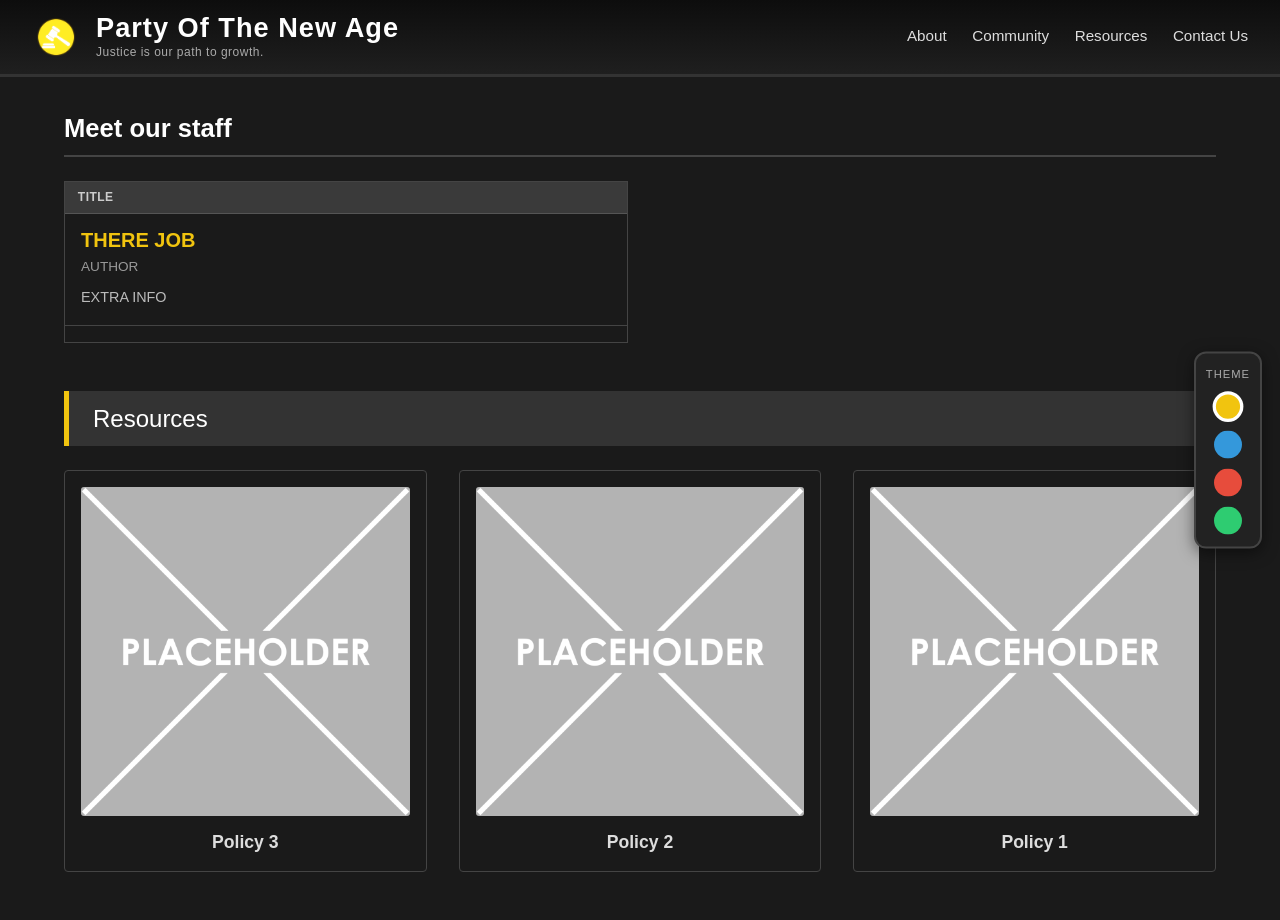
==== index.html @ bc940ad9 "Update index.html" ====
<!DOCTYPE html>
<head>
    <meta charset="UTF-8">
    <meta name="viewport" content="width=device-width, initial-scale=1.0">
    <link rel="stylesheet" href="style.css">
    <title>Party Of The New Age</title>
</head>

<body class="theme-yellow">

    <!-- Theme Switcher (fixed on the right) -->
    <div class="theme-switcher">
        <p>Theme</p>
        <button class="theme-btn active" data-theme="yellow" style="background:#f1c40f;" title="Yellow"></button>
        <button class="theme-btn" data-theme="blue" style="background:#3498db;" title="Blue"></button>
        <button class="theme-btn" data-theme="red" style="background:#e74c3c;" title="Red"></button>
        <button class="theme-btn" data-theme="green" style="background:#2ecc71;" title="Green"></button>
    </div>

    <!-- Top Header -->
    <header class="top-header">
        <div class="logo-area">
            <img src="images/Logo.png" alt="Nerdify Logo" class="logo-img">
            <div class="logo-text">
                <h1>Party Of The New Age</h1>
                <p>Justice is our path to growth.
            </div>
        </div>

        <nav class="main-nav">
            <a href="goober.html">About</a>
            <a href="goober.html">Community</a>
            <a href="goober.html">Resources</a>
            <a href="goober.html">Contact Us</a>
        </nav>
    </header>


    <!-- Features Section -->
    <section class="features">
        <div class="section-header">
            <h2>Meet our staff</h2>
            <span class="info"</span>
        </div>

        <div class="feature-grid">

            <!-- Feature Card 1 -->
            <a href="feature1.html" class="feature-card-link">
                <div class="feature-card">
                    <div class="feature-label">TITLE</div>
                    <h3 class="feature-title">THERE JOB</h3>
                    <p class="feature-author">AUTHOR</p>
                    <p class="feature-desc">EXTRA INFO</p>
                    <div class="feature-footer"></div>
                </div>
            </a>

        </div>
    </section>

    <!-- Resources Section -->
    <section class="topic">
        <div class="topic-title">
            <h1>Resources</h1>
        </div>
        <div class="topic-content">

            <a href="goober.html" class="topic-card-link">
                <div class="topic-card">
                    <img src="images/placeholder-1024x1024.png" alt="Resource 1">
                    <h2 class="topic-card-text">Policy 3</h2>
                </div>
            </a>

            <a href="goober.html" class="topic-card-link">
                <div class="topic-card">
                    <img src="images/placeholder-1024x1024.png" alt="Resource 2">
                    <h2 class="topic-card-text">Policy 2</h2>
                </div>
            </a>

            <a href="v.html" class="topic-card-link">
                <div class="topic-card">
                    <img src="images/placeholder-1024x1024.png" alt="Nerdify Vault">
                    <h2 class="topic-card-text">Policy 1</h2>
                </div>
            </a>

        </div>
    </section>

   
    

</body>
</html>
---- style.css ----
/* ========== CSS VARIABLES (themes) ========== */
:root {
    --accent: #c10000;          /* yellow default */
    --accent-dark: #c10000be; 
    --bg: #1a1a1a;
    --card-bg: ;
    --header-bg: #111;
}

body.theme-yellow {
    --accent: #f1c40f;
    --accent-dark: #d4ac0d;
}

body.theme-blue {
    --accent: #3498db;
    --accent-dark: #2980b9;
}

body.theme-red {
    --accent: #FF0000;
    --accent-dark: #8B0000;
}

body.theme-green {
    --accent: #2ecc71;
    --accent-dark: #27ae60;
}

/* ========== RESET ========== */
* {
    margin: 0;
    padding: 0;
    box-sizing: border-box;
}

body, html {
    font-family: Arial, Helvetica, sans-serif;
    background-color: var(--bg);
    color: #e0e0e0;
    line-height: 1.5;
}

img {
    width: 100%;
    display: block;
}

a {
    color: var(--accent);
    text-decoration: none;
}

a:hover {
    text-decoration: underline;
}

/* ========== THEME SWITCHER ========== */
.theme-switcher {
    position: fixed;
    right: 18px;
    top: 50%;
    transform: translateY(-50%);
    background: #222;
    border: 2px solid #444;
    border-radius: 12px;
    padding: 12px 10px;
    display: flex;
    flex-direction: column;
    align-items: center;
    gap: 10px;
    z-index: 1000;
    box-shadow: 0 4px 15px rgba(0,0,0,0.5);
}

.theme-switcher p {
    font-size: 0.7rem;
    color: #aaa;
    letter-spacing: 1px;
    text-transform: uppercase;
}

.theme-btn {
    width: 28px;
    height: 28px;
    border-radius: 50%;
    border: 3px solid transparent;
    cursor: pointer;
    transition: transform 0.15s, border-color 0.15s;
}

.theme-btn:hover {
    transform: scale(1.15);
}

.theme-btn.active {
    border-color: white;
    transform: scale(1.1);
}

/* ========== TOP HEADER ========== */
.top-header {
    background: linear-gradient(to bottom, #0d0d0d, #1f1f1f);
    padding: 1rem 2rem;
    display: flex;
    justify-content: space-between;
    align-items: center;
    border-bottom: 3px solid #333;
}

/* ========== TOP HEADER ========== */
.top-header {
    background: linear-gradient(to bottom, #0d0d0d, #1f1f1f);
    padding: 0.8rem 2rem;
    display: flex;
    justify-content: space-between;
    align-items: center;
    border-bottom: 3px solid #333;
    gap: 2rem;
}

/* Logo */
.logo-area {
    display: flex;
    align-items: center;
    gap: 1rem;
    flex-shrink: 0;
}

.logo-img {
    height: 48px;
    width: auto;
    max-width: 48px;
    display: block;
    object-fit: contain;
}

.logo-text h1 {
    font-size: 1.7rem;
    color: #fff;
    letter-spacing: 1px;
    margin: 0;
    line-height: 1.1;
}

.logo-text p {
    font-size: 0.75rem;
    color: #aaa;
    margin: 0;
    letter-spacing: 0.5px;
}

/* Navigation */
.main-nav {
    display: flex;
    gap: 1.8rem;
    flex-wrap: nowrap;
}

.main-nav a {
    color: #ddd;
    font-size: 0.95rem;
    font-weight: 500;
    white-space: nowrap;
    text-decoration: none;
}

.main-nav a:hover {
    color: var(--accent);
}

.main-nav {
    display: flex;
    gap: 1.6rem;
}

.main-nav a {
    color: #ddd;
    font-size: 0.95rem;
    font-weight: 500;
}

.main-nav a:hover {
    color: var(--accent);
}

/* ========== CLASSIFIED BANNER ========== */
.classified-banner {
    display: flex;
    gap: 2rem;
    padding: 2rem;
    background: #222;
    border-bottom: 1px solid #333;
    max-width: 1200px;
    margin: 0 auto;
}

/* ========== CLASSIFIED BOX ========== */
.classified-box {
    flex: 2;
    background-color: #d0d0d0;
    background-image: url('images/pain.png');
    background-size: 370px auto;
    background-repeat: no-repeat;
    background-position: center center;
    padding: 1.5rem 2rem;
    text-align: center;
    border: 4px solid #111;
    min-height: 220px;
    display: flex;
    flex-direction: column;
    justify-content: center;
}

.classified-box .warning {
    font-size: 0.75rem;
    letter-spacing: 1px;
    font-weight: bold;
    color: var(--accent);

    /* thicker black outline */
    text-shadow:
        -2px -2px 0 #000,
         2px -2px 0 #000,
        -2px  2px 0 #000,
         2px  2px 0 #000,
        -2px  0   0 #000,
         2px  0   0 #000,
         0   -2px 0 #000,
         0    2px 0 #000;
}

.classified-box .classified {
    font-size: 3.2rem;
    letter-spacing: 8px;
    margin: 0.3rem 0;
    font-weight: 900;
    color: var(--accent);

    /* thicker black outline */
    text-shadow:
        -2px -2px 0 #000,
         2px -2px 0 #000,
        -2px  2px 0 #000,
         2px  2px 0 #000,
        -2px  0   0 #000,
         2px  0   0 #000,
         0   -2px 0 #000,
         0    2px 0 #000;
}

.get-started {
    flex: 1;
    background: #2a2a2a;
    padding: 1.5rem;
    border: 1px solid #444;
}

.get-started h3 {
    color: #fff;
    margin-bottom: 0.5rem;
    font-size: 1.1rem;
}

.get-started p {
    font-size: 0.9rem;
    margin-bottom: 1.2rem;
    color: #ccc;
}

/* ========== FEATURES SECTION ========== */
.features {
    max-width: 1200px;
    margin: 2rem auto;
    padding: 0 1.5rem;
}

.section-header {
    display: flex;
    justify-content: space-between;
    align-items: center;
    border-bottom: 2px solid #444;
    padding-bottom: 0.5rem;
    margin-bottom: 1.5rem;
}

.section-header h2 {
    font-size: 1.6rem;
    color: #fff;
}

.section-header .info {
    font-size: 0.85rem;
    color: #888;
}

.feature-grid {
    display: grid;
    grid-template-columns: repeat(2, 1fr);
    gap: 1.5rem;
}

.feature-card {
    background: var(--card-bg);
    border: 1px solid #444;
    display: flex;
    flex-direction: column;
}

.feature-label {
    background: #3a3a3a;
    color: #ccc;
    font-size: 0.75rem;
    padding: 0.4rem 0.8rem;
    border-bottom: 1px solid #555;
    font-weight: bold;
    letter-spacing: 0.5px;
}

.feature-title {
    color: var(--accent);
    font-size: 1.25rem;
    padding: 0.8rem 1rem 0.3rem;
    line-height: 1.3;
}

.feature-author {
    color: #999;
    font-size: 0.85rem;
    padding: 0 1rem 0.6rem;
}

.feature-desc {
    color: #bbb;
    font-size: 0.9rem;
    padding: 0 1rem 1rem;
    flex-grow: 1;
}

.feature-footer {
    text-align: right;
    padding: 0.5rem 1rem;
    font-size: 0.8rem;
    color: #888;
    border-top: 1px solid #444;
}

/* ========== RESOURCES SECTION ========== */
.topic {
    max-width: 1200px;
    margin: 3rem auto;
    padding: 0 1.5rem;
}

.topic-title {
    background: #333;
    color: white;
    padding: 0.6rem 1.5rem;
    margin-bottom: 1.5rem;
    border-left: 5px solid var(--accent);
}

.topic-title h1 {
    font-size: 1.5rem;
    font-weight: normal;
}

.topic-content {
    display: grid;
    grid-template-columns: repeat(3, 1fr);
    gap: 2rem;
}

.topic-card {
    background: var(--card-bg);
    border: 1px solid #444;
    padding: 1rem;
    border-radius: 4px;
    transition: border-color 0.2s;
}

.topic-card:hover {
    border-color: var(--accent);
}

.topic-card img {
    border-radius: 3px;
    margin-bottom: 0.8rem;
}

.topic-card-text {
    font-size: 1.1rem;
    text-align: center;
    color: #ddd;
}

/* ========== FOOTER ========== */
.footer {
    background: #111;
    color: #888;
    text-align: center;
    padding: 2rem;
    margin-top: 3rem;
    border-top: 1px solid #333;
    font-size: 0.9rem;
}

/* ========== RESPONSIVE ========== */
@media (max-width: 900px) {
    .classified-banner {
        flex-direction: column;
    }

    .feature-grid {
        grid-template-columns: 1fr;
    }

    .topic-content {
        grid-template-columns: 1fr;
    }

    .top-header {
        flex-direction: column;
        gap: 1rem;
    }

    .theme-switcher {
        right: 10px;
        top: auto;
        bottom: 20px;
        transform: none;
        flex-direction: row;
        padding: 8px 12px;
    }

    .theme-switcher p {
        display: none;
    }
}
/* ========== PAGE HEADER ========== */
.page-header {
    background: #111;
    border-bottom: 3px solid #333;
}

.banner-area {
    width: 100%;
    background: #000;
    display: flex;
    justify-content: center;   /* centers the image horizontally */
    align-items: center;
    line-height: 0;
}

.banner-img {
    height: 160px;             /* controls the height */
    width: auto;               /* keeps the original shape */
    max-width: 100%;
    display: block;
    object-fit: contain;
}
/* Centered navigation bar */
.page-nav {
    display: flex;
    justify-content: center;
    gap: 3rem;
    padding: 0.9rem 1rem;
    background: #2a2a2a;
    border-top: 1px solid #444;
}

.page-nav a {
    color: #ddd;
    font-size: 1rem;
    font-weight: 500;
    text-decoration: none;
    white-space: nowrap;
}

.page-nav a:hover {
    color: var(--accent);
}
.banner-img {
    max-height: 110px;      /* makes the banner smaller */
    width: auto;
    max-width: 90%;
    display: block;
    object-fit: contain;
}
/* ========== FEATURE CARDS ========== */
.feature-card {
    background: var(--card-bg);
    border: 1px solid #444;
    display: flex;
    flex-direction: column;
    transition: background-color 0.3s ease, border-color 0.3s ease;
    cursor: pointer;
}

.feature-card:hover {
    background-color: var(--accent);
    border-color: var(--accent);
}

/* Only these texts turn black on hover (label stays the same) */
.feature-card:hover .feature-title,
.feature-card:hover .feature-author,
.feature-card:hover .feature-desc,
.feature-card:hover .feature-footer {
    color: #111;
    transition: color 0.3s ease;
}

a.feature-card-link {
    text-decoration: none;
    color: inherit;
    display: block;
}

/* ========== RESOURCE CARDS ========== */
.topic-card {
    background: var(--card-bg);
    border: 1px solid #444;
    padding: 1rem;
    border-radius: 4px;
    transition: background-color 0.3s ease, border-color 0.3s ease;
    cursor: pointer;
}

.topic-card:hover {
    background-color: var(--accent);
    border-color: var(--accent);
}

.topic-card:hover .topic-card-text {
    color: #111;
    transition: color 0.3s ease;
}

.topic-card img {
    transition: none;
}

a.topic-card-link {
    text-decoration: none;
    color: inherit;
    display: block;
}
/* ========== PAGE CONTENT LAYOUT ========== */
.page-content {
    max-width: 800px;
    margin: 0 auto;
    padding: 3.5rem 1.8rem 4rem;
    line-height: 1.7;
}

.page-title {
    font-size: 2.4rem;
    color: var(--accent);
    margin-bottom: 1.2rem;
    font-weight: 700;
}

.page-intro {
    font-size: 1.15rem;
    color: #ccc;
    margin-bottom: 2.8rem;
    line-height: 1.6;
}

.page-heading {
    font-size: 1.5rem;
    color: #fff;
    margin-top: 2.8rem;
    margin-bottom: 1rem;
    padding-bottom: 0.4rem;
    border-bottom: 2px solid #444;
}

.page-content p {
    margin-bottom: 1.4rem;
    color: #ddd;
    font-size: 1.05rem;
}

.page-list {
    margin: 1.2rem 0 1.8rem 1.5rem;
    color: #ddd;
}

.page-list li {
    margin-bottom: 0.5rem;
}
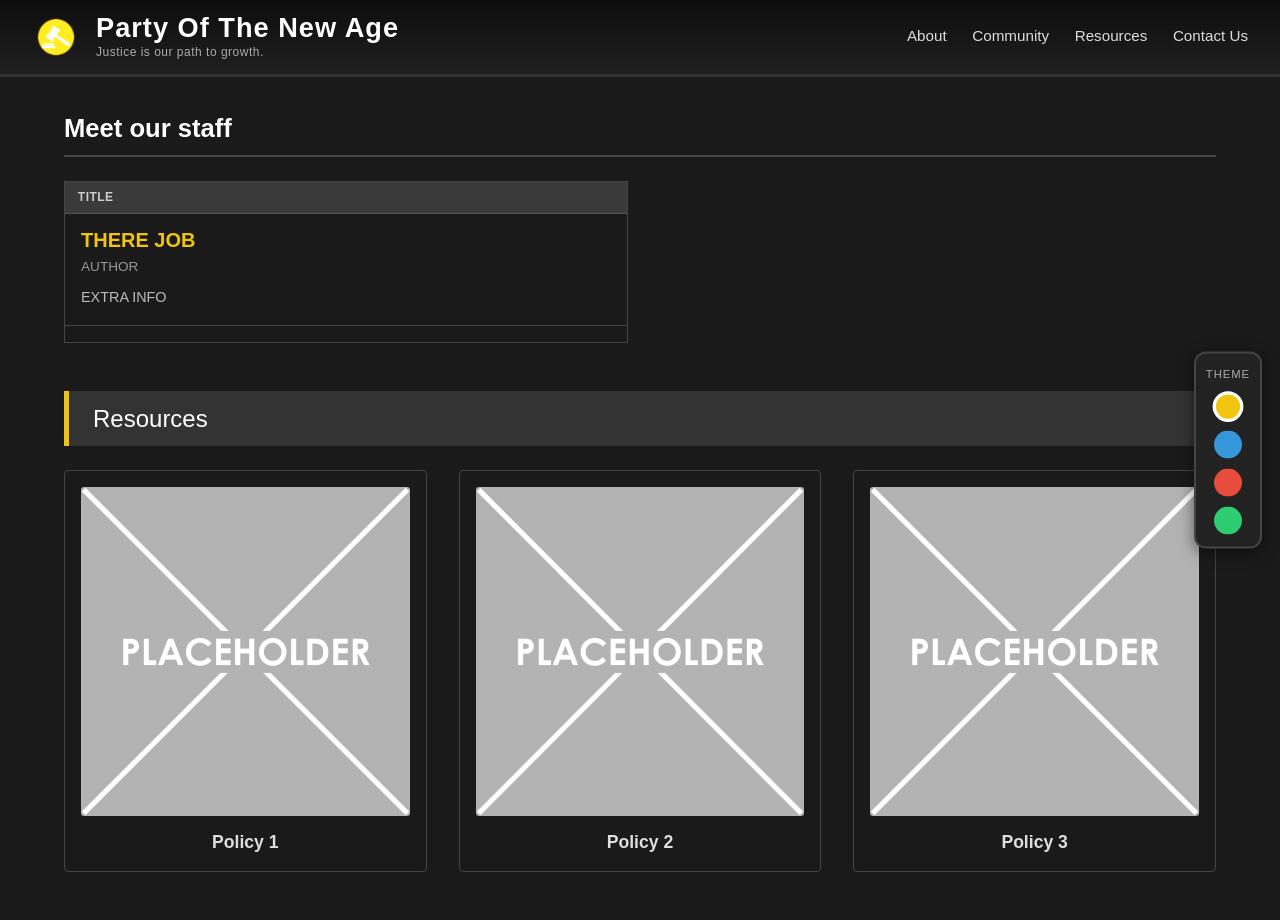
==== commit eefae736: "Update index.html" ====
--- a/index.html
+++ b/index.html
@@ -69,7 +69,7 @@
             <a href="goober.html" class="topic-card-link">
                 <div class="topic-card">
                     <img src="images/placeholder-1024x1024.png" alt="Resource 1">
-                    <h2 class="topic-card-text">Policy 3</h2>
+                    <h2 class="topic-card-text">Policy 1</h2>
                 </div>
             </a>
 
@@ -83,7 +83,7 @@
             <a href="v.html" class="topic-card-link">
                 <div class="topic-card">
                     <img src="images/placeholder-1024x1024.png" alt="Nerdify Vault">
-                    <h2 class="topic-card-text">Policy 1</h2>
+                    <h2 class="topic-card-text">Policy 3</h2>
                 </div>
             </a>
 
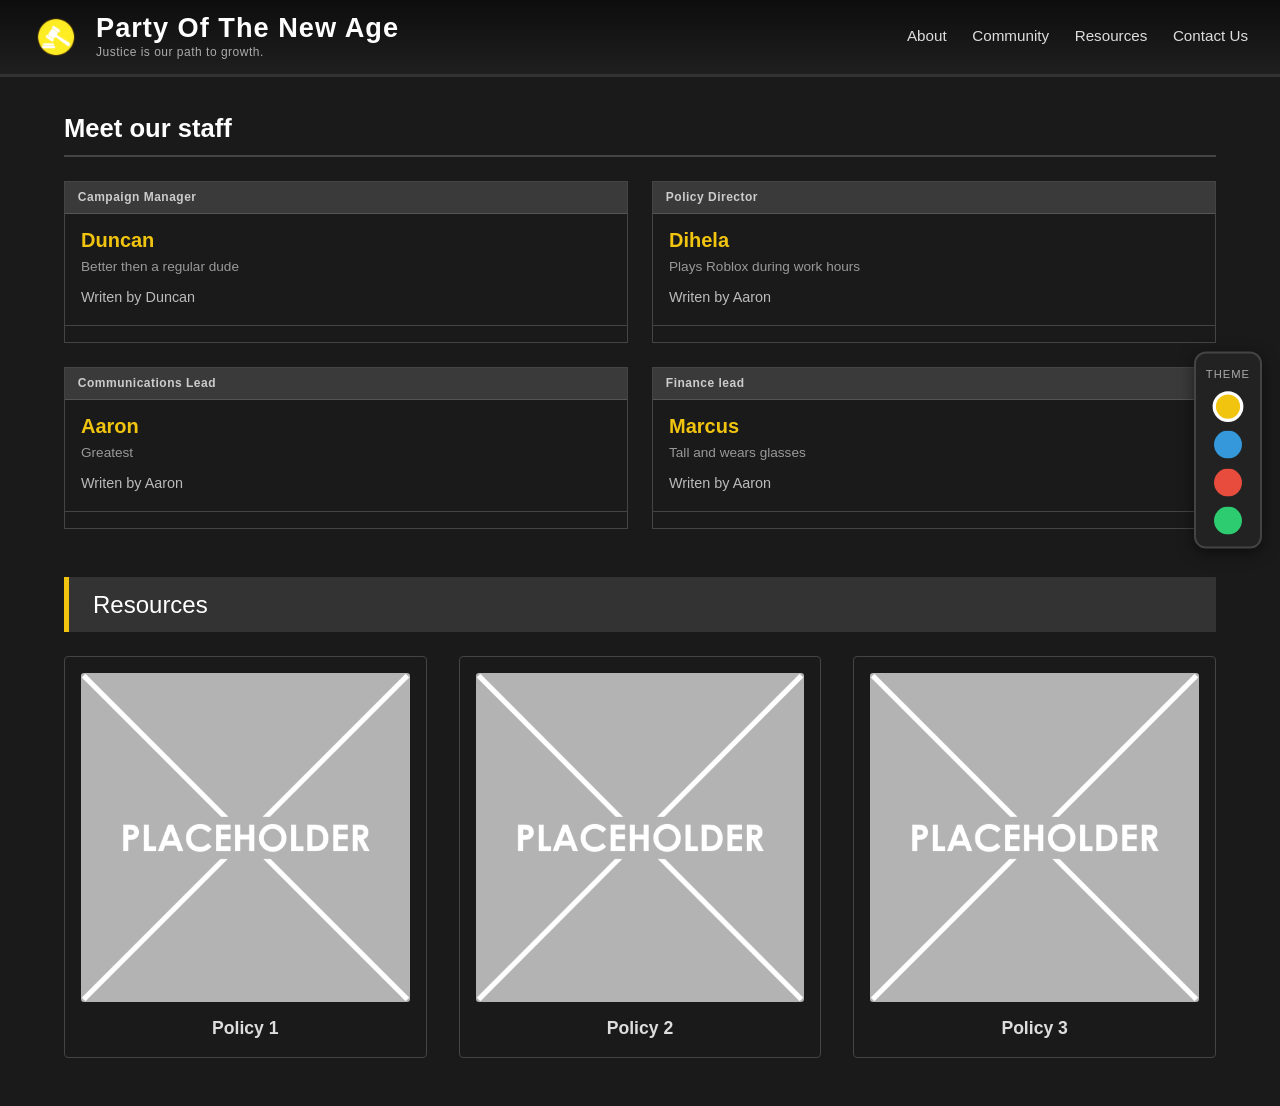
==== commit f7308dc0: "Update index.html" ====
--- a/index.html
+++ b/index.html
@@ -48,10 +48,36 @@
             <!-- Feature Card 1 -->
             <a href="feature1.html" class="feature-card-link">
                 <div class="feature-card">
-                    <div class="feature-label">TITLE</div>
-                    <h3 class="feature-title">THERE JOB</h3>
-                    <p class="feature-author">AUTHOR</p>
-                    <p class="feature-desc">EXTRA INFO</p>
+                    <div class="feature-label">Campaign Manager</div>
+                    <h3 class="feature-title">Duncan</h3>
+                    <p class="feature-author">Better then a regular dude</p>
+                    <p class="feature-desc">Writen by Duncan</p>
+                    <div class="feature-footer"></div>
+                </div>
+            </a>
+                        <a href="feature1.html" class="feature-card-link">
+                <div class="feature-card">
+                    <div class="feature-label">Policy Director</div>
+                    <h3 class="feature-title">Dihela</h3>
+                    <p class="feature-author">Plays Roblox during work hours</p>
+                    <p class="feature-desc">Writen by Aaron</p>
+                    <div class="feature-footer"></div>
+                </div>
+            </a>
+                <div class="feature-card">
+                    <div class="feature-label">Communications Lead</div>
+                    <h3 class="feature-title">Aaron</h3>
+                    <p class="feature-author">Greatest</p>
+                    <p class="feature-desc">Writen by Aaron</p>
+                    <div class="feature-footer"></div>
+                </div>
+            </a>
+                        </a>
+                <div class="feature-card">
+                    <div class="feature-label">Finance lead</div>
+                    <h3 class="feature-title">Marcus</h3>
+                    <p class="feature-author">Tall and wears glasses</p>
+                    <p class="feature-desc">Writen by Aaron</p>
                     <div class="feature-footer"></div>
                 </div>
             </a>
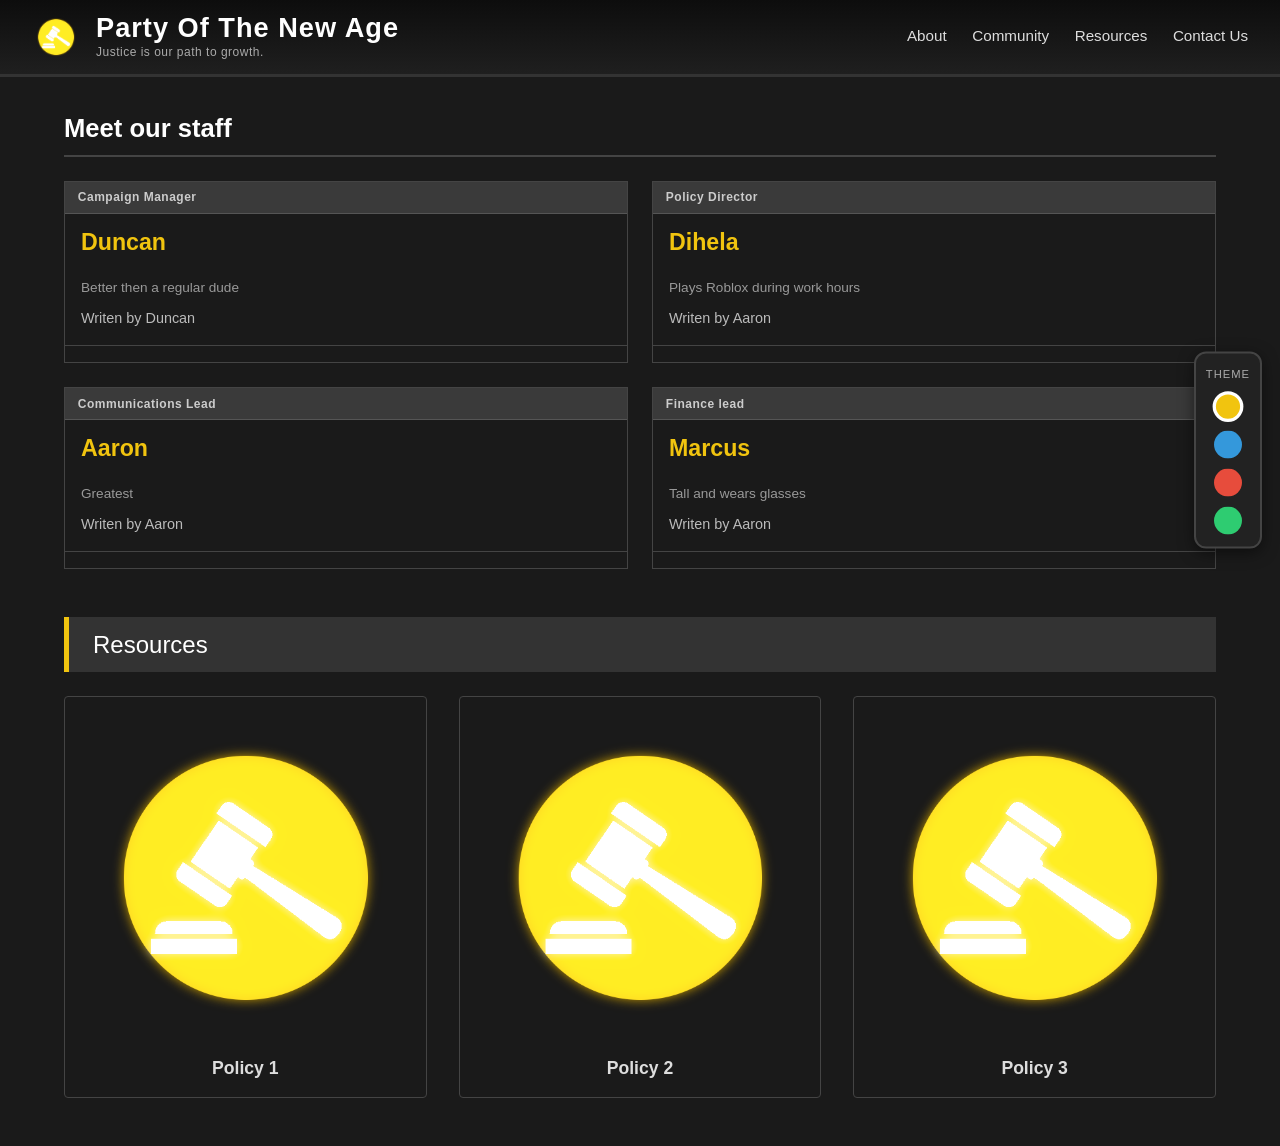
==== commit 9d1e9506: "Update index.html" ====
--- a/index.html
+++ b/index.html
@@ -94,21 +94,21 @@
 
             <a href="goober.html" class="topic-card-link">
                 <div class="topic-card">
-                    <img src="images/placeholder-1024x1024.png" alt="Resource 1">
+                    <img src="images/Logo.png" alt="Resource 1">
                     <h2 class="topic-card-text">Policy 1</h2>
                 </div>
             </a>
 
             <a href="goober.html" class="topic-card-link">
                 <div class="topic-card">
-                    <img src="images/placeholder-1024x1024.png" alt="Resource 2">
+                    <img src="images/Logo.png" alt="Resource 2">
                     <h2 class="topic-card-text">Policy 2</h2>
                 </div>
             </a>
 
             <a href="v.html" class="topic-card-link">
                 <div class="topic-card">
-                    <img src="images/placeholder-1024x1024.png" alt="Nerdify Vault">
+                    <img src="images/Logo.png" alt="Nerdify Vault">
                     <h2 class="topic-card-text">Policy 3</h2>
                 </div>
             </a>
--- a/style.css
+++ b/style.css
@@ -1,27 +1,23 @@
 /* ========== CSS VARIABLES (themes) ========== */
 :root {
-    --accent: #c10000;          /* yellow default */
+    --accent: #c10000;
     --accent-dark: #c10000be; 
     --bg: #1a1a1a;
     --card-bg: ;
     --header-bg: #111;
 }
-
 body.theme-yellow {
     --accent: #f1c40f;
     --accent-dark: #d4ac0d;
 }
-
 body.theme-blue {
     --accent: #3498db;
     --accent-dark: #2980b9;
 }
-
 body.theme-red {
     --accent: #FF0000;
     --accent-dark: #8B0000;
 }
-
 body.theme-green {
     --accent: #2ecc71;
     --accent-dark: #27ae60;
@@ -33,24 +29,20 @@
     padding: 0;
     box-sizing: border-box;
 }
-
 body, html {
     font-family: Arial, Helvetica, sans-serif;
     background-color: var(--bg);
     color: #e0e0e0;
     line-height: 1.5;
 }
-
 img {
     width: 100%;
     display: block;
 }
-
 a {
     color: var(--accent);
     text-decoration: none;
 }
-
 a:hover {
     text-decoration: underline;
 }
@@ -72,14 +64,12 @@
     z-index: 1000;
     box-shadow: 0 4px 15px rgba(0,0,0,0.5);
 }
-
 .theme-switcher p {
     font-size: 0.7rem;
     color: #aaa;
     letter-spacing: 1px;
     text-transform: uppercase;
 }
-
 .theme-btn {
     width: 28px;
     height: 28px;
@@ -88,11 +78,9 @@
     cursor: pointer;
     transition: transform 0.15s, border-color 0.15s;
 }
-
 .theme-btn:hover {
     transform: scale(1.15);
 }
-
 .theme-btn.active {
     border-color: white;
     transform: scale(1.1);
@@ -107,8 +95,6 @@
     align-items: center;
     border-bottom: 3px solid #333;
 }
-
-/* ========== TOP HEADER ========== */
 .top-header {
     background: linear-gradient(to bottom, #0d0d0d, #1f1f1f);
     padding: 0.8rem 2rem;
@@ -126,7 +112,6 @@
     gap: 1rem;
     flex-shrink: 0;
 }
-
 .logo-img {
     height: 48px;
     width: auto;
@@ -134,7 +119,6 @@
     display: block;
     object-fit: contain;
 }
-
 .logo-text h1 {
     font-size: 1.7rem;
     color: #fff;
@@ -142,7 +126,6 @@
     margin: 0;
     line-height: 1.1;
 }
-
 .logo-text p {
     font-size: 0.75rem;
     color: #aaa;
@@ -156,7 +139,6 @@
     gap: 1.8rem;
     flex-wrap: nowrap;
 }
-
 .main-nav a {
     color: #ddd;
     font-size: 0.95rem;
@@ -164,22 +146,18 @@
     white-space: nowrap;
     text-decoration: none;
 }
-
 .main-nav a:hover {
     color: var(--accent);
 }
-
 .main-nav {
     display: flex;
     gap: 1.6rem;
 }
-
 .main-nav a {
     color: #ddd;
     font-size: 0.95rem;
     font-weight: 500;
 }
-
 .main-nav a:hover {
     color: var(--accent);
 }
@@ -211,14 +189,11 @@
     flex-direction: column;
     justify-content: center;
 }
-
 .classified-box .warning {
     font-size: 0.75rem;
     letter-spacing: 1px;
     font-weight: bold;
     color: var(--accent);
-
-    /* thicker black outline */
     text-shadow:
         -2px -2px 0 #000,
          2px -2px 0 #000,
@@ -229,15 +204,12 @@
          0   -2px 0 #000,
          0    2px 0 #000;
 }
-
 .classified-box .classified {
     font-size: 3.2rem;
     letter-spacing: 8px;
     margin: 0.3rem 0;
     font-weight: 900;
     color: var(--accent);
-
-    /* thicker black outline */
     text-shadow:
         -2px -2px 0 #000,
          2px -2px 0 #000,
@@ -248,20 +220,17 @@
          0   -2px 0 #000,
          0    2px 0 #000;
 }
-
 .get-started {
     flex: 1;
     background: #2a2a2a;
     padding: 1.5rem;
     border: 1px solid #444;
 }
-
 .get-started h3 {
     color: #fff;
     margin-bottom: 0.5rem;
     font-size: 1.1rem;
 }
-
 .get-started p {
     font-size: 0.9rem;
     margin-bottom: 1.2rem;
@@ -274,7 +243,6 @@
     margin: 2rem auto;
     padding: 0 1.5rem;
 }
-
 .section-header {
     display: flex;
     justify-content: space-between;
@@ -283,30 +251,25 @@
     padding-bottom: 0.5rem;
     margin-bottom: 1.5rem;
 }
-
 .section-header h2 {
     font-size: 1.6rem;
     color: #fff;
 }
-
 .section-header .info {
     font-size: 0.85rem;
     color: #888;
 }
-
 .feature-grid {
     display: grid;
     grid-template-columns: repeat(2, 1fr);
     gap: 1.5rem;
 }
-
 .feature-card {
     background: var(--card-bg);
     border: 1px solid #444;
     display: flex;
     flex-direction: column;
 }
-
 .feature-label {
     background: #3a3a3a;
     color: #ccc;
@@ -316,27 +279,23 @@
     font-weight: bold;
     letter-spacing: 0.5px;
 }
-
 .feature-title {
     color: var(--accent);
     font-size: 1.25rem;
     padding: 0.8rem 1rem 0.3rem;
     line-height: 1.3;
 }
-
 .feature-author {
     color: #999;
     font-size: 0.85rem;
     padding: 0 1rem 0.6rem;
 }
-
 .feature-desc {
     color: #bbb;
     font-size: 0.9rem;
     padding: 0 1rem 1rem;
     flex-grow: 1;
 }
-
 .feature-footer {
     text-align: right;
     padding: 0.5rem 1rem;
@@ -351,7 +310,6 @@
     margin: 3rem auto;
     padding: 0 1.5rem;
 }
-
 .topic-title {
     background: #333;
     color: white;
@@ -359,18 +317,15 @@
     margin-bottom: 1.5rem;
     border-left: 5px solid var(--accent);
 }
-
 .topic-title h1 {
     font-size: 1.5rem;
     font-weight: normal;
 }
-
 .topic-content {
     display: grid;
     grid-template-columns: repeat(3, 1fr);
     gap: 2rem;
 }
-
 .topic-card {
     background: var(--card-bg);
     border: 1px solid #444;
@@ -378,16 +333,13 @@
     border-radius: 4px;
     transition: border-color 0.2s;
 }
-
 .topic-card:hover {
     border-color: var(--accent);
 }
-
 .topic-card img {
     border-radius: 3px;
     margin-bottom: 0.8rem;
 }
-
 .topic-card-text {
     font-size: 1.1rem;
     text-align: center;
@@ -410,20 +362,16 @@
     .classified-banner {
         flex-direction: column;
     }
-
     .feature-grid {
         grid-template-columns: 1fr;
     }
-
     .topic-content {
         grid-template-columns: 1fr;
     }
-
     .top-header {
         flex-direction: column;
         gap: 1rem;
     }
-
     .theme-switcher {
         right: 10px;
         top: auto;
@@ -432,33 +380,32 @@
         flex-direction: row;
         padding: 8px 12px;
     }
-
     .theme-switcher p {
         display: none;
     }
 }
+
 /* ========== PAGE HEADER ========== */
 .page-header {
     background: #111;
     border-bottom: 3px solid #333;
 }
-
 .banner-area {
     width: 100%;
     background: #000;
     display: flex;
-    justify-content: center;   /* centers the image horizontally */
+    justify-content: center;
     align-items: center;
     line-height: 0;
 }
-
 .banner-img {
-    height: 160px;             /* controls the height */
-    width: auto;               /* keeps the original shape */
+    height: 160px;
+    width: auto;
     max-width: 100%;
     display: block;
     object-fit: contain;
 }
+
 /* Centered navigation bar */
 .page-nav {
     display: flex;
@@ -468,7 +415,6 @@
     background: #2a2a2a;
     border-top: 1px solid #444;
 }
-
 .page-nav a {
     color: #ddd;
     font-size: 1rem;
@@ -476,17 +422,17 @@
     text-decoration: none;
     white-space: nowrap;
 }
-
 .page-nav a:hover {
     color: var(--accent);
 }
 .banner-img {
-    max-height: 110px;      /* makes the banner smaller */
+    max-height: 110px;
     width: auto;
     max-width: 90%;
     display: block;
     object-fit: contain;
 }
+
 /* ========== FEATURE CARDS ========== */
 .feature-card {
     background: var(--card-bg);
@@ -496,13 +442,10 @@
     transition: background-color 0.3s ease, border-color 0.3s ease;
     cursor: pointer;
 }
-
 .feature-card:hover {
     background-color: var(--accent);
     border-color: var(--accent);
 }
-
-/* Only these texts turn black on hover (label stays the same) */
 .feature-card:hover .feature-title,
 .feature-card:hover .feature-author,
 .feature-card:hover .feature-desc,
@@ -510,7 +453,6 @@
     color: #111;
     transition: color 0.3s ease;
 }
-
 a.feature-card-link {
     text-decoration: none;
     color: inherit;
@@ -526,26 +468,23 @@
     transition: background-color 0.3s ease, border-color 0.3s ease;
     cursor: pointer;
 }
-
 .topic-card:hover {
     background-color: var(--accent);
     border-color: var(--accent);
 }
-
 .topic-card:hover .topic-card-text {
     color: #111;
     transition: color 0.3s ease;
 }
-
 .topic-card img {
     transition: none;
 }
-
 a.topic-card-link {
     text-decoration: none;
     color: inherit;
     display: block;
 }
+
 /* ========== PAGE CONTENT LAYOUT ========== */
 .page-content {
     max-width: 800px;
@@ -553,21 +492,18 @@
     padding: 3.5rem 1.8rem 4rem;
     line-height: 1.7;
 }
-
 .page-title {
     font-size: 2.4rem;
     color: var(--accent);
     margin-bottom: 1.2rem;
     font-weight: 700;
 }
-
 .page-intro {
     font-size: 1.15rem;
     color: #ccc;
     margin-bottom: 2.8rem;
     line-height: 1.6;
 }
-
 .page-heading {
     font-size: 1.5rem;
     color: #fff;
@@ -576,18 +512,84 @@
     padding-bottom: 0.4rem;
     border-bottom: 2px solid #444;
 }
-
 .page-content p {
     margin-bottom: 1.4rem;
     color: #ddd;
     font-size: 1.05rem;
 }
-
 .page-list {
     margin: 1.2rem 0 1.8rem 1.5rem;
     color: #ddd;
 }
-
 .page-list li {
     margin-bottom: 0.5rem;
 }
+
+/* ====================================================== */
+/* ========== NEW LAYOUT FOR THIS CHARACTER PAGE ========== */
+/* ====================================================== */
+
+.content-layout {
+    display: flex;
+    justify-content: space-between;
+    align-items: flex-start;
+    gap: 3.5rem;
+    max-width: 1100px;
+    margin: 0 auto;
+}
+
+.text-column {
+    flex: 1;
+    max-width: 520px;
+}
+
+.page-title {
+    font-size: 2.6rem;
+    color: var(--accent);
+    margin: 0 0 1.1rem 0;
+    font-weight: 700;
+}
+
+.feature-title {
+    font-size: 1.45rem;
+    color: var(--accent);
+    margin: 0 0 1rem 0;
+    font-weight: 600;
+}
+
+.main-text {
+    margin: 0;
+    font-size: 1.08rem;
+    line-height: 1.65;
+    color: #ddd;
+}
+
+.image-column {
+    flex-shrink: 0;
+    width: 320px;
+    text-align: center;
+}
+
+.feature-img {
+    width: 100%;
+    border-radius: 6px;
+}
+
+.feature-note {
+    margin-top: 0.7rem;
+    font-size: 0.9rem;
+    color: #aaa;
+}
+
+/* Mobile for the new layout */
+@media (max-width: 800px) {
+    .content-layout {
+        flex-direction: column;
+        gap: 2rem;
+    }
+    
+    .image-column {
+        width: 100%;
+        max-width: 400px;
+    }
+}
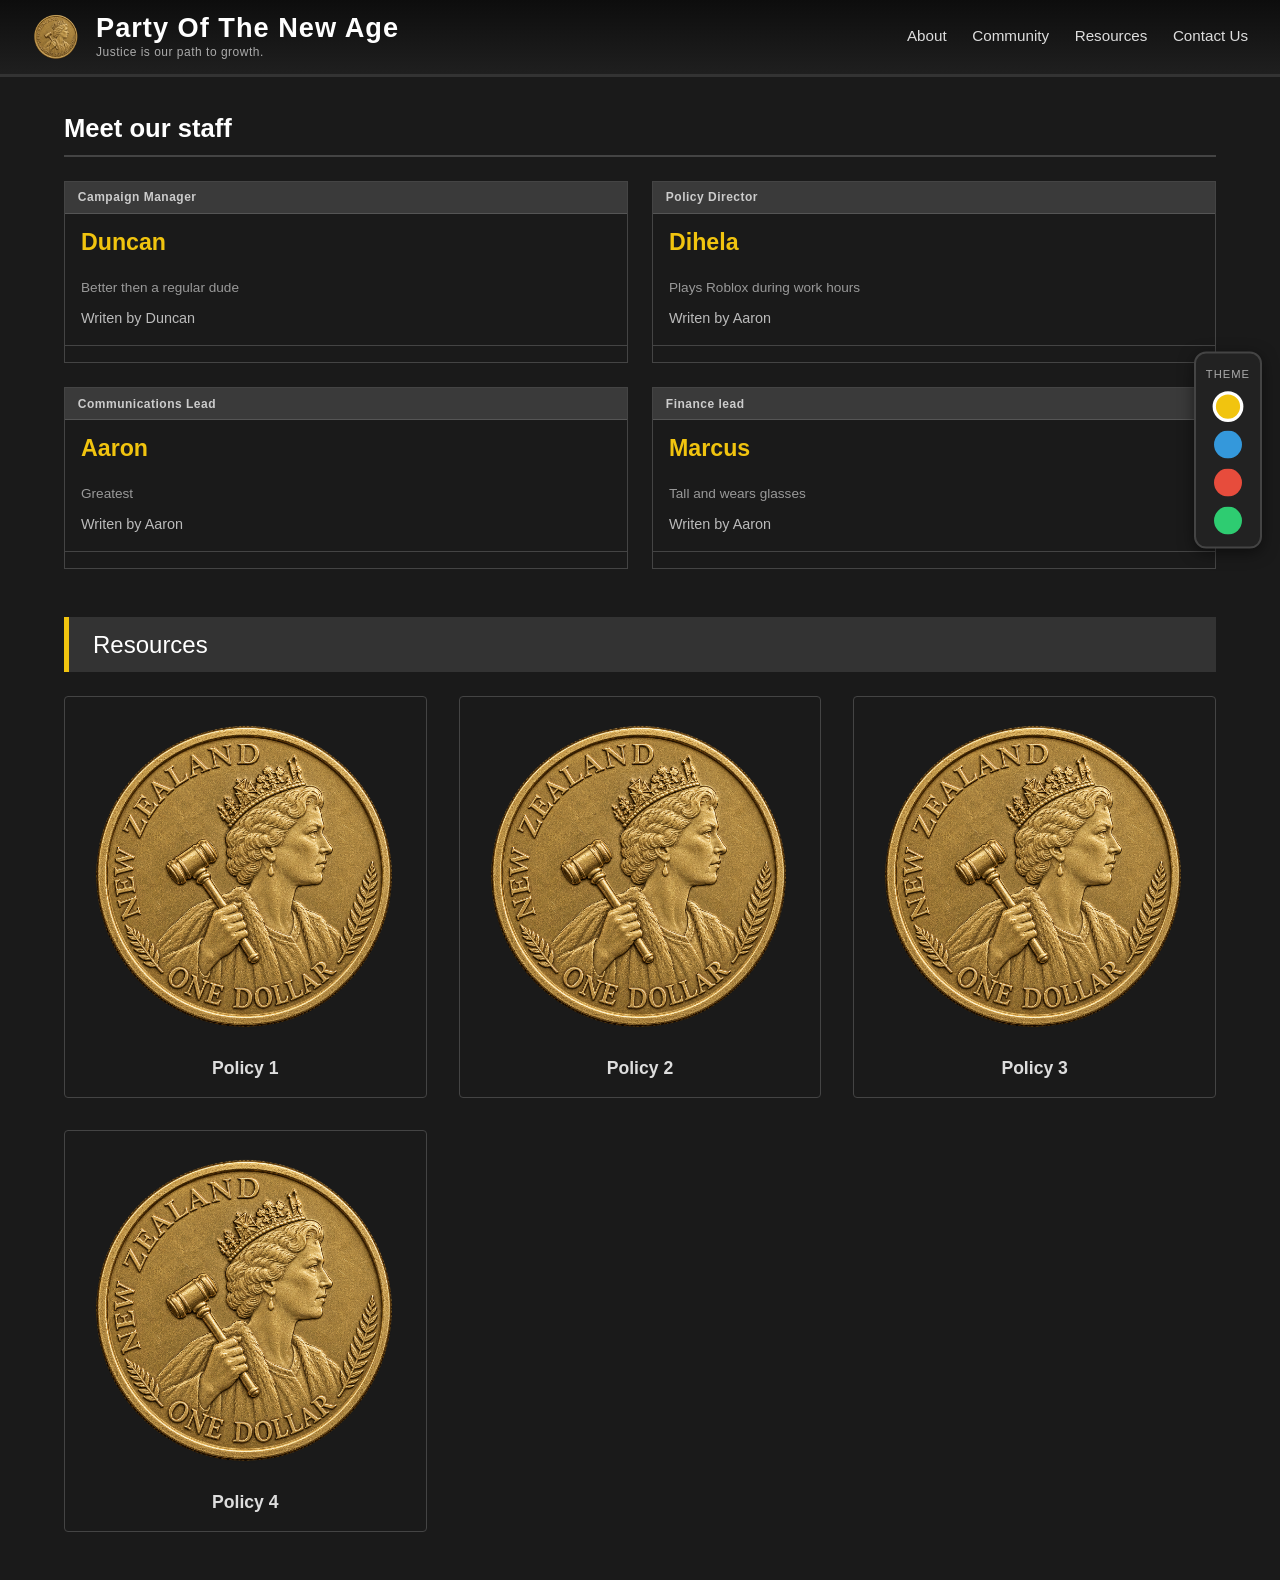
==== commit 8faa1574: "Update index.html" ====
--- a/index.html
+++ b/index.html
@@ -92,24 +92,30 @@
         </div>
         <div class="topic-content">
 
-            <a href="goober.html" class="topic-card-link">
+            <a href="feature1.html" class="topic-card-link">
                 <div class="topic-card">
                     <img src="images/Logo.png" alt="Resource 1">
                     <h2 class="topic-card-text">Policy 1</h2>
                 </div>
             </a>
 
-            <a href="goober.html" class="topic-card-link">
+            <a href="feature2.html" class="topic-card-link">
                 <div class="topic-card">
                     <img src="images/Logo.png" alt="Resource 2">
                     <h2 class="topic-card-text">Policy 2</h2>
                 </div>
             </a>
 
-            <a href="v.html" class="topic-card-link">
+            <a href="feature3.html" class="topic-card-link">
                 <div class="topic-card">
                     <img src="images/Logo.png" alt="Nerdify Vault">
                     <h2 class="topic-card-text">Policy 3</h2>
+                </div>
+            </a>
+                 <a href="feature4.html" class="topic-card-link">
+                <div class="topic-card">
+                    <img src="images/Logo.png" alt="Nerdify Vault">
+                    <h2 class="topic-card-text">Policy 4</h2>
                 </div>
             </a>
 
--- a/style.css
+++ b/style.css
@@ -593,3 +593,30 @@
         max-width: 400px;
     }
 }
+/* ========== POLICY / TEXT-ONLY PAGE ========== */
+.policy-content {
+    max-width: 780px;
+    margin: 0 auto;
+    text-align: left;
+}
+
+.policy-content .page-title {
+    font-size: 2.5rem;
+    color: var(--accent);
+    margin-bottom: 0.8rem;
+    font-weight: 700;
+}
+
+.policy-content .feature-title {
+    font-size: 1.4rem;
+    color: var(--accent);
+    margin-bottom: 1.8rem;
+    font-weight: 600;
+}
+
+.policy-content .main-text {
+    font-size: 1.1rem;
+    line-height: 1.7;
+    color: #ddd;
+    margin-bottom: 1.6rem;
+}
